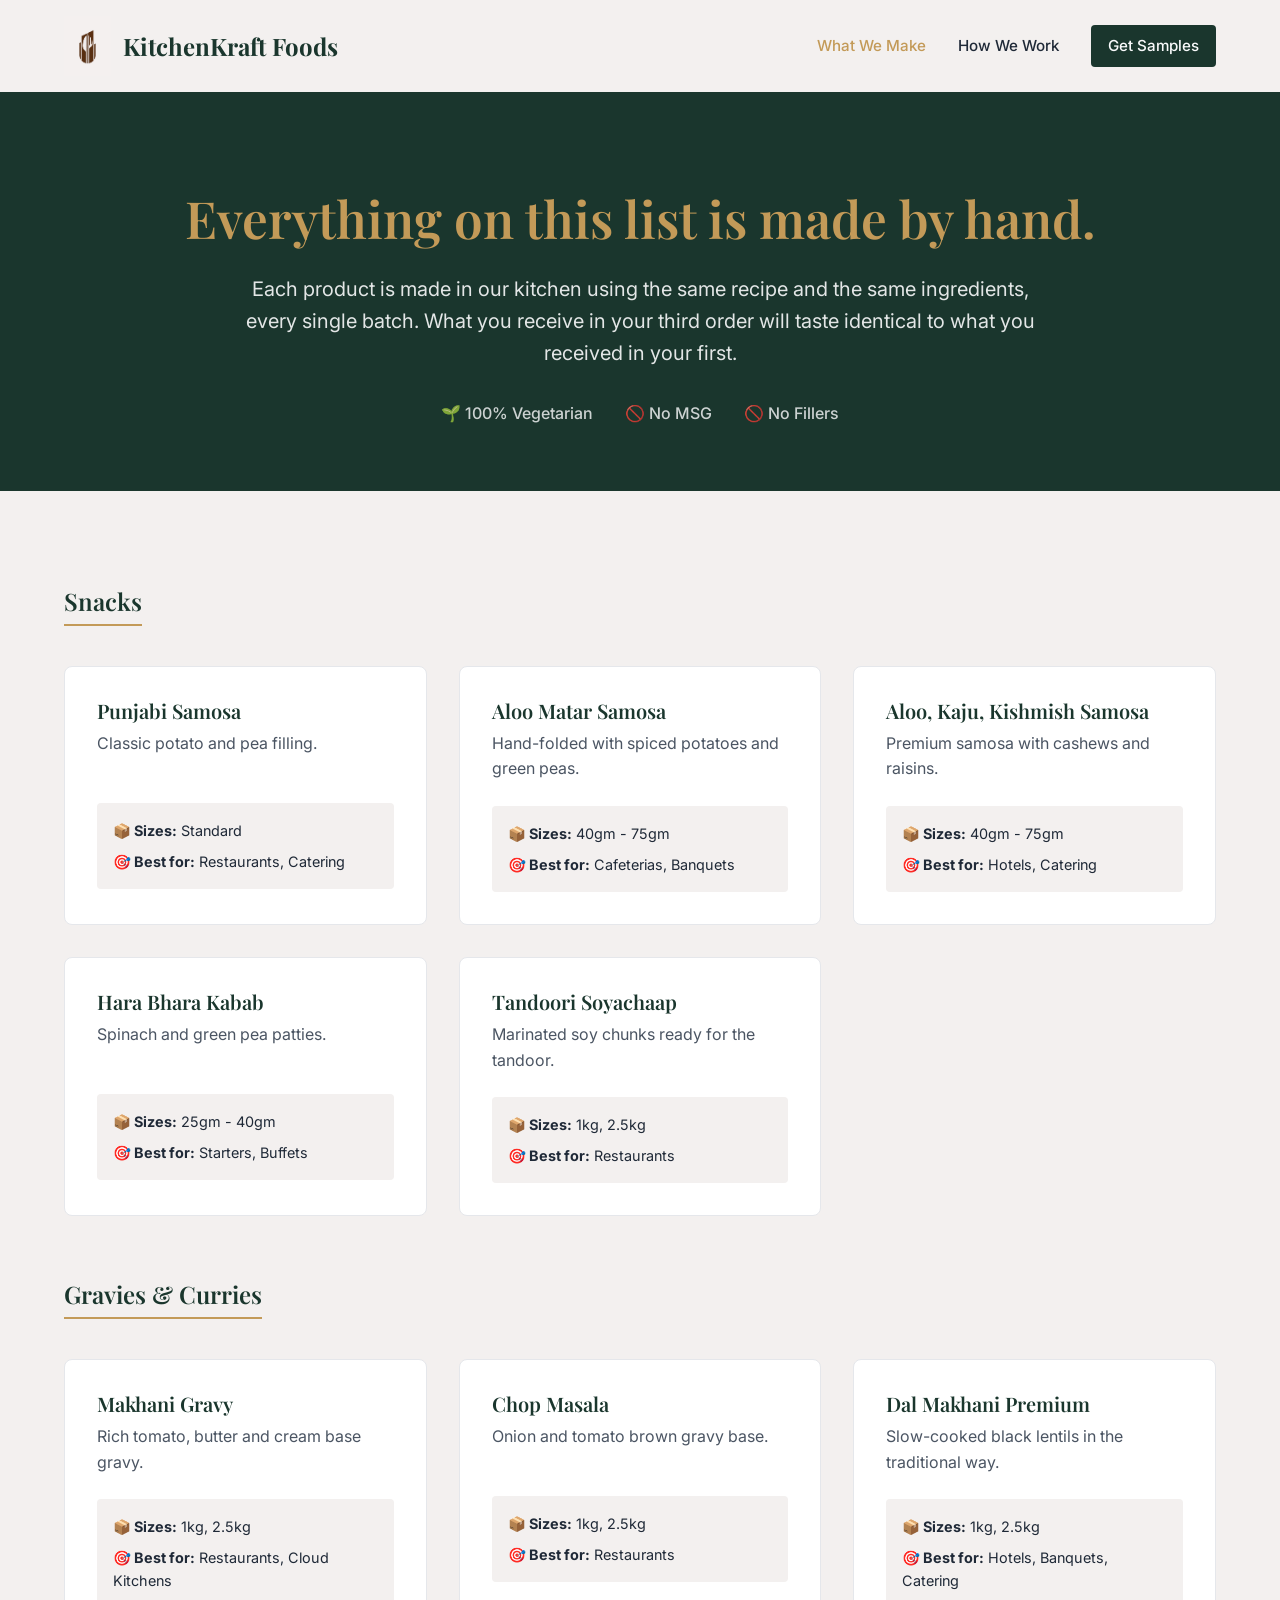
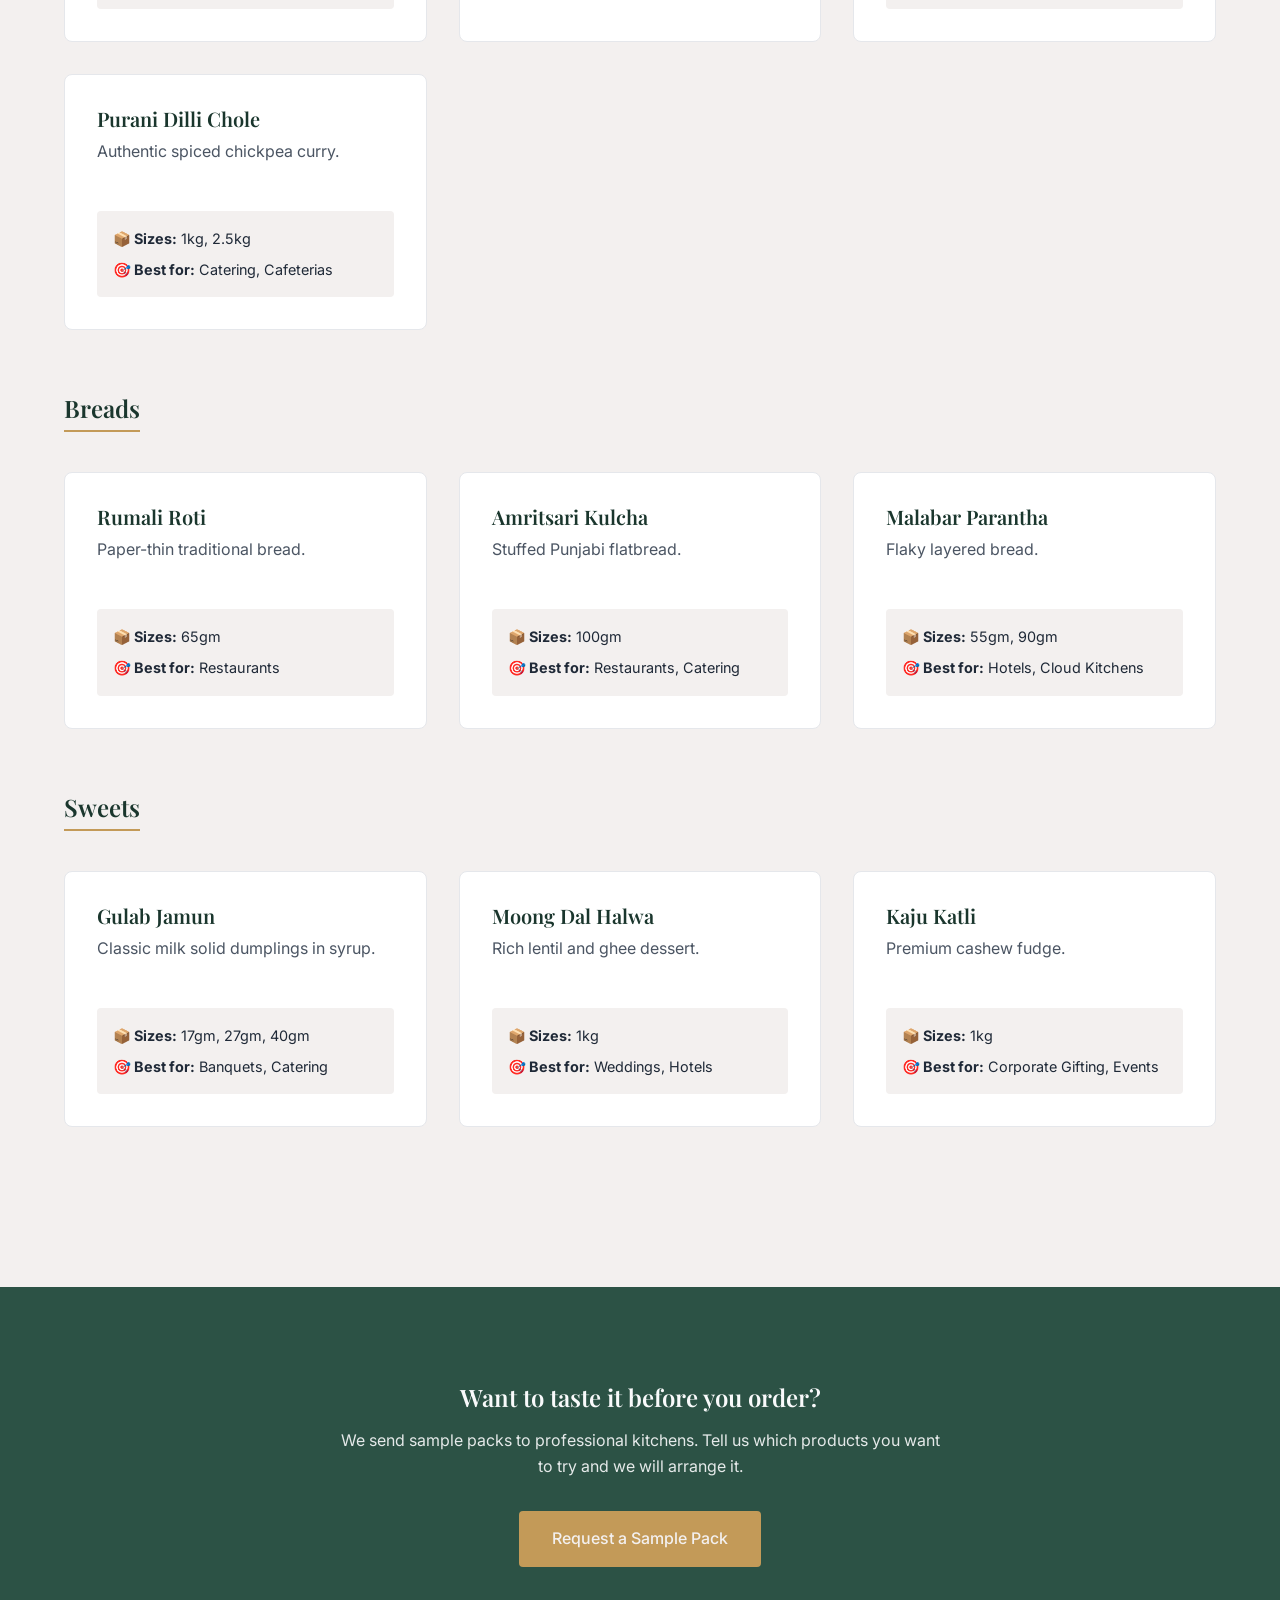
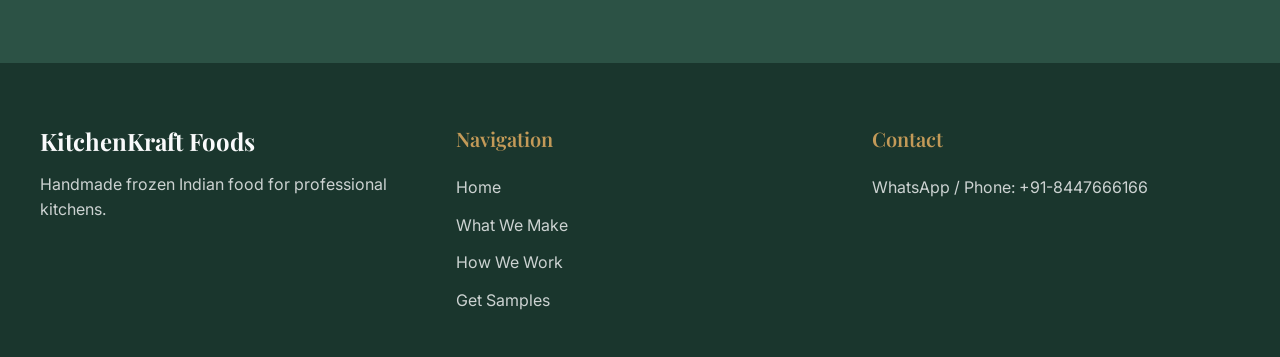
==== products.html @ f8df7328 "Initial website commit" ====
<!DOCTYPE html>
<html lang="en">

<head>
    <meta charset="UTF-8">
    <meta name="viewport" content="width=device-width, initial-scale=1.0">
    <title>Handmade Frozen Indian Gravies, Curries & Snacks | KitchenKraft Foods</title>
    <meta name="description"
        content="Browse our full range of handmade frozen Indian food. Available in bulk sizes for professional kitchens.">
    <link rel="stylesheet" href="styles/main.css?v=2">
    <style>
        .page-header {
            background-color: var(--brand-green);
            color: var(--text-light);
            text-align: center;
            padding: 6rem 1.5rem 4rem;
        }

        .page-header h1 {
            color: var(--accent-gold);
            font-size: clamp(2.5rem, 4vw, 3.5rem);
            margin-bottom: 1.5rem;
        }

        .menu-category {
            margin-bottom: 4rem;
        }

        .menu-category h2 {
            border-bottom: 2px solid var(--accent-gold);
            padding-bottom: 0.5rem;
            margin-bottom: 2.5rem;
            display: inline-block;
        }

        .products-grid {
            display: grid;
            grid-template-columns: repeat(auto-fit, minmax(320px, 1fr));
            gap: 2rem;
        }

        .product-item {
            background: var(--bg-card);
            border: 1px solid var(--border-color);
            border-radius: 8px;
            padding: 2rem;
            transition: box-shadow 0.3s ease;
        }

        .product-item:hover {
            box-shadow: var(--shadow-md);
            border-color: var(--accent-gold);
        }

        .product-name {
            font-size: 1.25rem;
            color: var(--brand-green);
            margin-bottom: 0.5rem;
            font-weight: 600;
            font-family: var(--font-heading);
        }

        .product-details {
            color: var(--text-muted);
            margin-bottom: 1.5rem;
            min-height: 48px;
        }

        .product-meta {
            font-size: 0.9rem;
            background: var(--bg-main);
            padding: 1rem;
            border-radius: 4px;
        }

        .product-meta p {
            margin-bottom: 0.5rem;
        }

        .product-meta p:last-child {
            margin-bottom: 0;
        }
    </style>
</head>

<body>
    <!-- Header -->
    <header class="site-header">
        <div class="nav-container">
            <a href="index.html" class="logo">
                <img src="images/Logo_V2.png" alt="KitchenKraft Foods Logo">
                KitchenKraft Foods
            </a>
            <button class="mobile-menu-btn">☰</button>
            <nav class="nav-links">
                <a href="products.html" style="color: var(--accent-gold);">What We Make</a>
                <a href="why-us.html">How We Work</a>
                <a href="sample-request.html" class="btn btn-primary" style="padding: 0.5rem 1rem;">Get Samples</a>
            </nav>
        </div>
    </header>

    <!-- Page Header -->
    <section class="page-header">
        <div class="container fade-in">
            <h1>Everything on this list is made by hand.</h1>
            <p style="font-size: 1.25rem; max-width: 800px; margin: 0 auto; opacity: 0.9;">
                Each product is made in our kitchen using the same recipe and the same ingredients, every single batch.
                What you receive in your third order will taste identical to what you received in your first.
            </p>
            <div
                style="margin-top: 2rem; display: flex; gap: 2rem; justify-content: center; opacity: 0.8; font-weight: 500;">
                <span>🌱 100% Vegetarian</span>
                <span>🚫 No MSG</span>
                <span>🚫 No Fillers</span>
            </div>
        </div>
    </section>

    <!-- Menu Section -->
    <section class="section" style="background-color: var(--bg-main);">
        <div class="container" id="menu-container">
            <!-- Populated by JS -->
        </div>
    </section>

    <!-- Bottom CTA -->
    <section class="section"
        style="background-color: var(--brand-green-light); color: var(--text-light); text-align: center;">
        <div class="container fade-in">
            <h2 style="color: var(--text-light); margin-bottom: 1rem;">Want to taste it before you order?</h2>
            <p style="max-width: 600px; margin: 0 auto 2rem; opacity: 0.9;">
                We send sample packs to professional kitchens. Tell us which products you want to try and we will
                arrange it.
            </p>
            <a href="sample-request.html" class="btn btn-accent">Request a Sample Pack</a>
        </div>
    </section>

    <!-- Footer (Same as index) -->
    <footer class="site-footer">
        <div class="footer-grid">
            <div>
                <h3 class="logo" style="color: var(--text-light); margin-bottom: 1rem;">KitchenKraft Foods</h3>
                <p style="opacity: 0.8;">Handmade frozen Indian food for professional kitchens.</p>
            </div>
            <div>
                <h4 class="footer-heading">Navigation</h4>
                <ul class="footer-links">
                    <li><a href="index.html">Home</a></li>
                    <li><a href="products.html">What We Make</a></li>
                    <li><a href="why-us.html">How We Work</a></li>
                    <li><a href="sample-request.html">Get Samples</a></li>
                </ul>
            </div>
            <div>
                <h4 class="footer-heading">Contact</h4>
                <ul class="footer-links">
                    <li style="opacity: 0.8;">WhatsApp / Phone: +91-8447666166</li>
                </ul>
            </div>
        </div>
    </footer>

    <script src="scripts/main.js"></script>
    <script src="scripts/cms-content.js"></script>
    <script>
        // Advanced Scroll Reveal Animation
        const observerOptions = {
            root: null,
            rootMargin: '0px',
            threshold: 0.15
        };

        const observer = new IntersectionObserver((entries, observer) => {
            entries.forEach((entry, index) => {
                if (entry.isIntersecting) {
                    setTimeout(() => {
                        entry.target.classList.add('active');
                    }, index * 100);
                    observer.unobserve(entry.target);
                }
            });
        }, observerOptions);

        document.addEventListener('DOMContentLoaded', () => {
            const container = document.getElementById('menu-container');
            if (window.menuData) {
                for (const [key, category] of Object.entries(window.menuData)) {
                    let sectionHTML = `
                        <div class="menu-category fade-in">
                            <h2>${category.title}</h2>
                            <div class="products-grid">
                    `;

                    category.items.forEach(item => {
                        sectionHTML += `
                            <div class="product-item">
                                <h3 class="product-name">${item.name}</h3>
                                <p class="product-details">${item.details}</p>
                                <div class="product-meta">
                                    <p><strong>📦 Sizes:</strong> ${item.sizes}</p>
                                    <p><strong>🎯 Best for:</strong> ${item.bestFor}</p>
                                </div>
                            </div>
                        `;
                    });

                    sectionHTML += `</div></div>`;
                    container.innerHTML += sectionHTML;
                }

                // Apply animations after rendering
                document.querySelectorAll('.fade-in').forEach(element => {
                    element.classList.remove('fade-in');
                    element.classList.add('reveal');
                });

                document.querySelectorAll('.reveal').forEach((element) => {
                    observer.observe(element);
                });
            }
        });
    </script>
</body>

</html>
---- styles/main.css ----
/* ==========================================================================
   KITCHENKRAFT FOODS - GLOBAL STYLES
   ========================================================================== */

@import url('https://fonts.googleapis.com/css2?family=Inter:wght@300;400;500;600&family=Playfair+Display:ital,wght@0,400;0,600;0,700;1,400&display=swap');

:root {
  /* Brand Colors */
  --brand-green: #1a362d;
  --brand-green-light: #2c5245;
  --accent-gold: #c39a58;
  --accent-gold-hover: #dfb265;

  /* Typography */
  --font-heading: 'Playfair Display', serif;
  --font-body: 'Inter', sans-serif;

  /* Surface Colors */
  --bg-main: #f3f0ef;
  --bg-card: #ffffff;
  --bg-dark: #111827;

  /* Text Colors */
  --text-dark: #1f2937;
  --text-muted: #4b5563;
  --text-light: #f9fafb;

  /* Borders & Shadows */
  --border-color: #e5e7eb;
  --shadow-sm: 0 1px 2px 0 rgba(0, 0, 0, 0.05);
  --shadow-md: 0 4px 6px -1px rgba(0, 0, 0, 0.1), 0 2px 4px -1px rgba(0, 0, 0, 0.06);
  --shadow-lg: 0 10px 15px -3px rgba(0, 0, 0, 0.1), 0 4px 6px -2px rgba(0, 0, 0, 0.05);

  /* Layout */
  --container-width: 1200px;
  --section-padding: 6rem 1.5rem;
  /* Increased padding */
}

/* Reset & Base Styles */
*,
*::before,
*::after {
  box-sizing: border-box;
  margin: 0;
  padding: 0;
}

html {
  scroll-behavior: smooth;
}

body {
  font-family: var(--font-body);
  background-color: var(--bg-main);
  color: var(--text-dark);
  line-height: 1.6;
  -webkit-font-smoothing: antialiased;
}

h1,
h2,
h3,
h4,
h5,
h6 {
  font-family: var(--font-heading);
  font-weight: 600;
  line-height: 1.2;
  color: var(--brand-green);
}

a {
  text-decoration: none;
  color: inherit;
  transition: color 0.3s ease;
}

ul {
  list-style: none;
}

img {
  max-width: 100%;
  display: block;
}

/* Layout Classes */
.container {
  max-width: var(--container-width);
  margin: 0 auto;
  padding: 0 1.5rem;
}

.section {
  padding: var(--section-padding);
}

.text-center {
  text-align: center;
}

/* Buttons */
.btn {
  display: inline-block;
  padding: 0.875rem 2rem;
  font-family: var(--font-body);
  font-weight: 500;
  font-size: 1rem;
  border-radius: 4px;
  text-align: center;
  cursor: pointer;
  transition: all 0.3s ease;
  border: 1px solid transparent;
}

.btn-primary {
  background-color: var(--brand-green);
  color: var(--text-light);
}

.btn-primary:hover {
  background-color: var(--brand-green-light);
  transform: translateY(-2px);
  box-shadow: 0 10px 15px -3px rgba(26, 54, 45, 0.3);
}

.btn-secondary {
  background-color: transparent;
  color: var(--brand-green);
  border-color: var(--brand-green);
}

.btn-secondary:hover {
  background-color: var(--brand-green);
  color: var(--text-light);
}

.btn-accent {
  background-color: var(--accent-gold);
  color: var(--bg-main);
}

.btn-accent:hover {
  background-color: var(--accent-gold-hover);
  transform: translateY(-2px);
  box-shadow: 0 10px 15px -3px rgba(195, 154, 88, 0.3);
}

/* Navigation - Glassmorphism */
.site-header {
  background-color: #f3f0ef;
  /* Opaque color to match logo exactly */
  /* Remove blur since we are using solid matching color */
  position: sticky;
  top: 0;
  z-index: 1000;
  transition: all 0.3s ease;
}

.nav-container {
  display: flex;
  justify-content: space-between;
  align-items: center;
  padding: 1rem 1.5rem;
  max-width: var(--container-width);
  margin: 0 auto;
}

.logo {
  display: flex;
  align-items: center;
  font-family: var(--font-heading);
  font-size: 1.5rem;
  font-weight: 700;
  color: var(--brand-green);
}

.logo img {
  height: 60px;
  /* Increased size */
  width: auto;
  margin-right: 12px;
  object-fit: contain;
}

.nav-links {
  display: flex;
  gap: 2rem;
  align-items: center;
}

.nav-links a {
  position: relative;
  font-weight: 500;
  font-size: 0.95rem;
}

/* Animated Underline for Navigation Links */
.nav-links a::after {
  content: '';
  position: absolute;
  width: 0;
  height: 2px;
  bottom: -4px;
  left: 0;
  background-color: var(--accent-gold);
  transition: width 0.3s ease;
}

.nav-links a:hover::after {
  width: 100%;
}

.nav-links a:hover {
  color: var(--brand-green);
  /* Stay green on hover for text */
}

.mobile-menu-btn {
  display: none;
  background: none;
  border: none;
  font-size: 1.5rem;
  cursor: pointer;
  color: var(--brand-green);
}

/* Animations */
@keyframes fadeIn {
  from {
    opacity: 0;
    transform: translateY(20px);
  }

  to {
    opacity: 1;
    transform: translateY(0);
  }
}

.fade-in {
  animation: fadeIn 0.8s ease forwards;
  opacity: 0;
}

/* Advanced Animations */
.reveal {
  opacity: 0;
  transform: translateY(30px);
  transition: all 0.8s cubic-bezier(0.5, 0, 0, 1);
  /* Smooth snap into place */
}

.reveal.active {
  opacity: 1;
  transform: translateY(0);
}

/* Parallax Utility */
.parallax-bg {
  background-attachment: fixed;
  background-position: center;
  background-repeat: no-repeat;
  background-size: cover;
}

/* Modal */
.modal-backdrop {
  position: fixed;
  top: 0;
  left: 0;
  right: 0;
  bottom: 0;
  background: rgba(0, 0, 0, 0.6);
  backdrop-filter: blur(4px);
  display: flex;
  align-items: center;
  justify-content: center;
  z-index: 2000;
  opacity: 0;
  visibility: hidden;
  transition: opacity 0.3s ease, visibility 0.3s ease;
}

.modal-backdrop.active {
  opacity: 1;
  visibility: visible;
}

.modal-content {
  background: var(--bg-card);
  padding: 3rem;
  border-radius: 12px;
  max-width: 500px;
  width: 90%;
  position: relative;
  transform: translateY(20px);
  transition: transform 0.3s ease;
  box-shadow: var(--shadow-lg);
}

.modal-backdrop.active .modal-content {
  transform: translateY(0);
}

.modal-close {
  position: absolute;
  top: 1rem;
  right: 1.5rem;
  background: none;
  border: none;
  font-size: 2rem;
  cursor: pointer;
  color: var(--text-muted);
}

.modal-close:hover {
  color: var(--brand-green);
}

/* Footer */
.site-footer {
  background-color: var(--brand-green);
  color: var(--text-light);
  padding: 4rem 1.5rem 2rem;
}

.footer-grid {
  display: grid;
  grid-template-columns: repeat(auto-fit, minmax(250px, 1fr));
  gap: 3rem;
  max-width: var(--container-width);
  margin: 0 auto;
}

.footer-heading {
  color: var(--accent-gold);
  font-size: 1.25rem;
  margin-bottom: 1.5rem;
  font-family: var(--font-heading);
}

.footer-links li {
  margin-bottom: 0.75rem;
}

.footer-links a {
  color: var(--text-light);
  opacity: 0.8;
}

.footer-links a:hover {
  color: var(--accent-gold);
  opacity: 1;
}

.footer-bottom {
  margin-top: 4rem;
  text-align: center;
  padding-top: 2rem;
  border-top: 1px solid rgba(255, 255, 255, 0.1);
  font-size: 0.875rem;
  opacity: 0.7;
}

/* Responsive */
@media (max-width: 768px) {
  .nav-links {
    display: none;
    /* Mobile menu hidden by default */
    position: absolute;
    top: 100%;
    left: 0;
    right: 0;
    background-color: var(--bg-card);
    flex-direction: column;
    padding: 2rem;
    box-shadow: var(--shadow-md);
  }

  .nav-links.active {
    display: flex;
  }

  .mobile-menu-btn {
    display: block;
  }

  .section {
    padding: 3rem 1.5rem;
  }
}
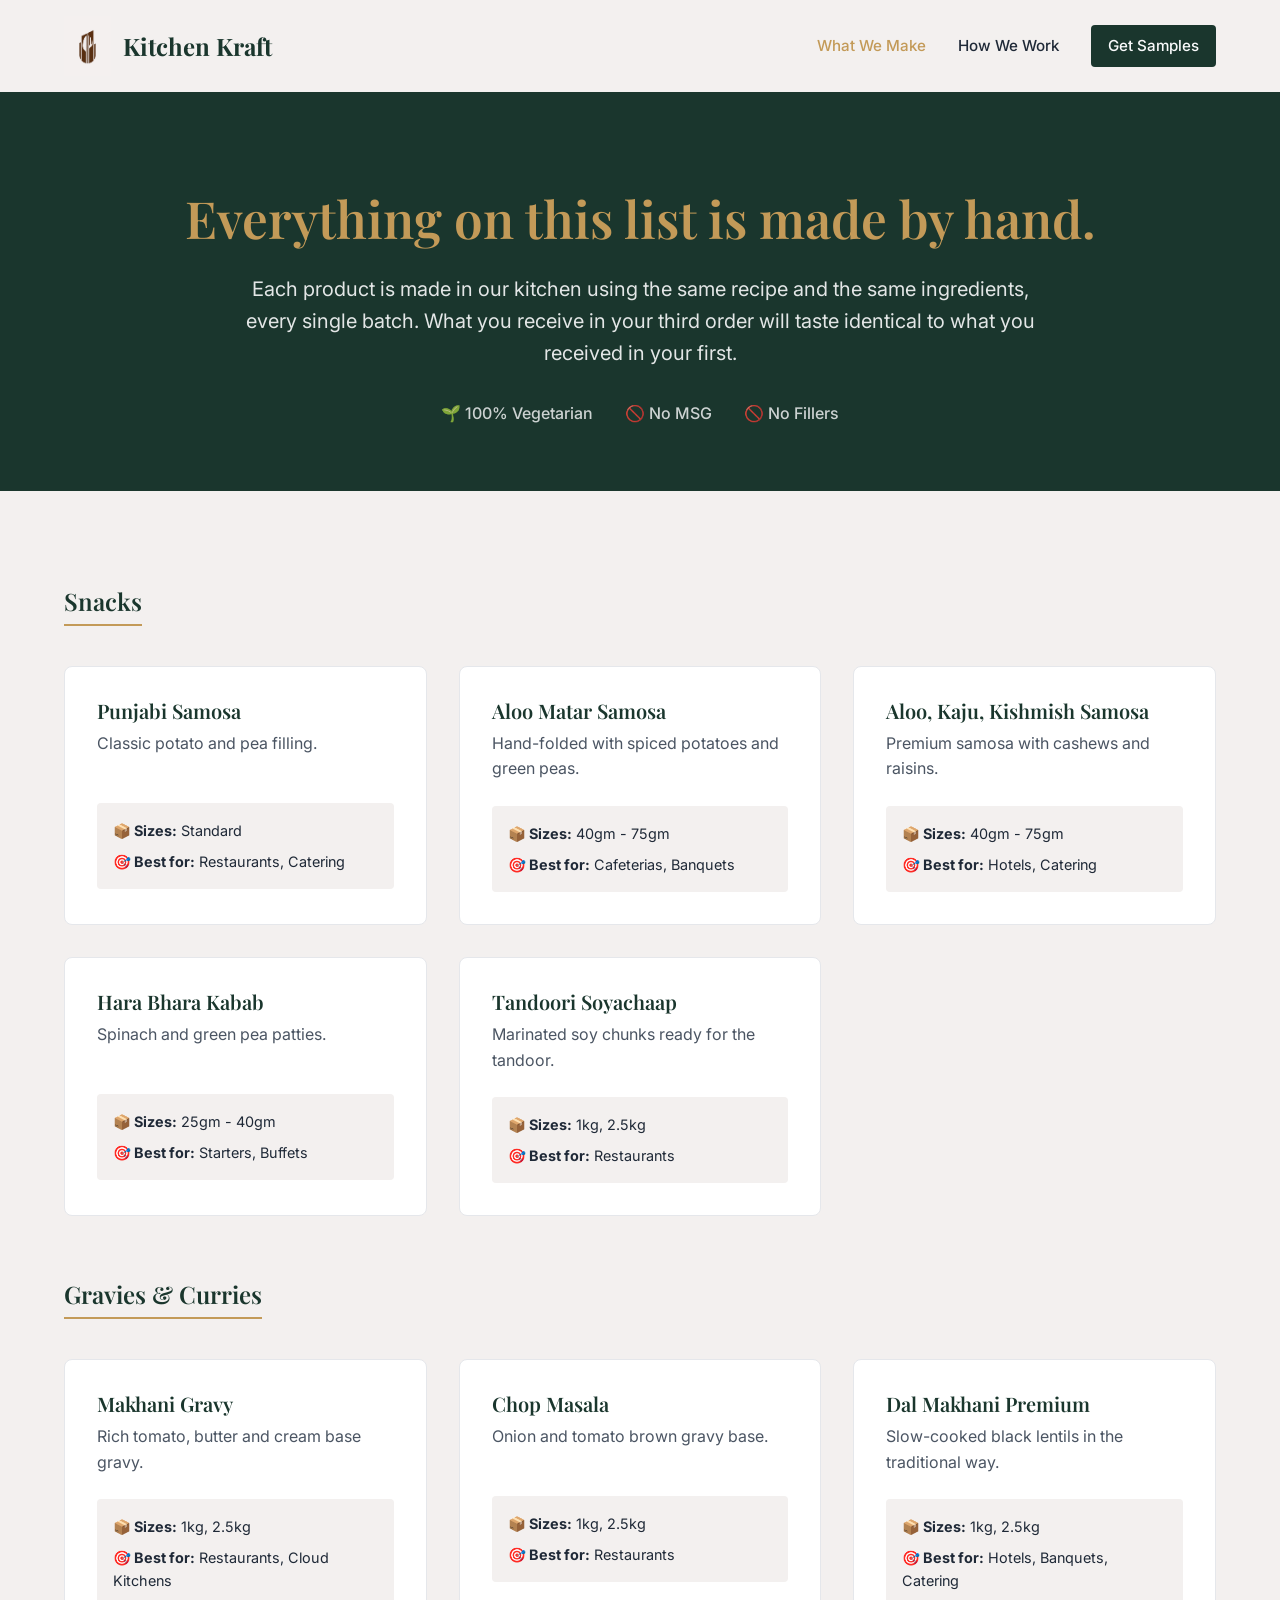
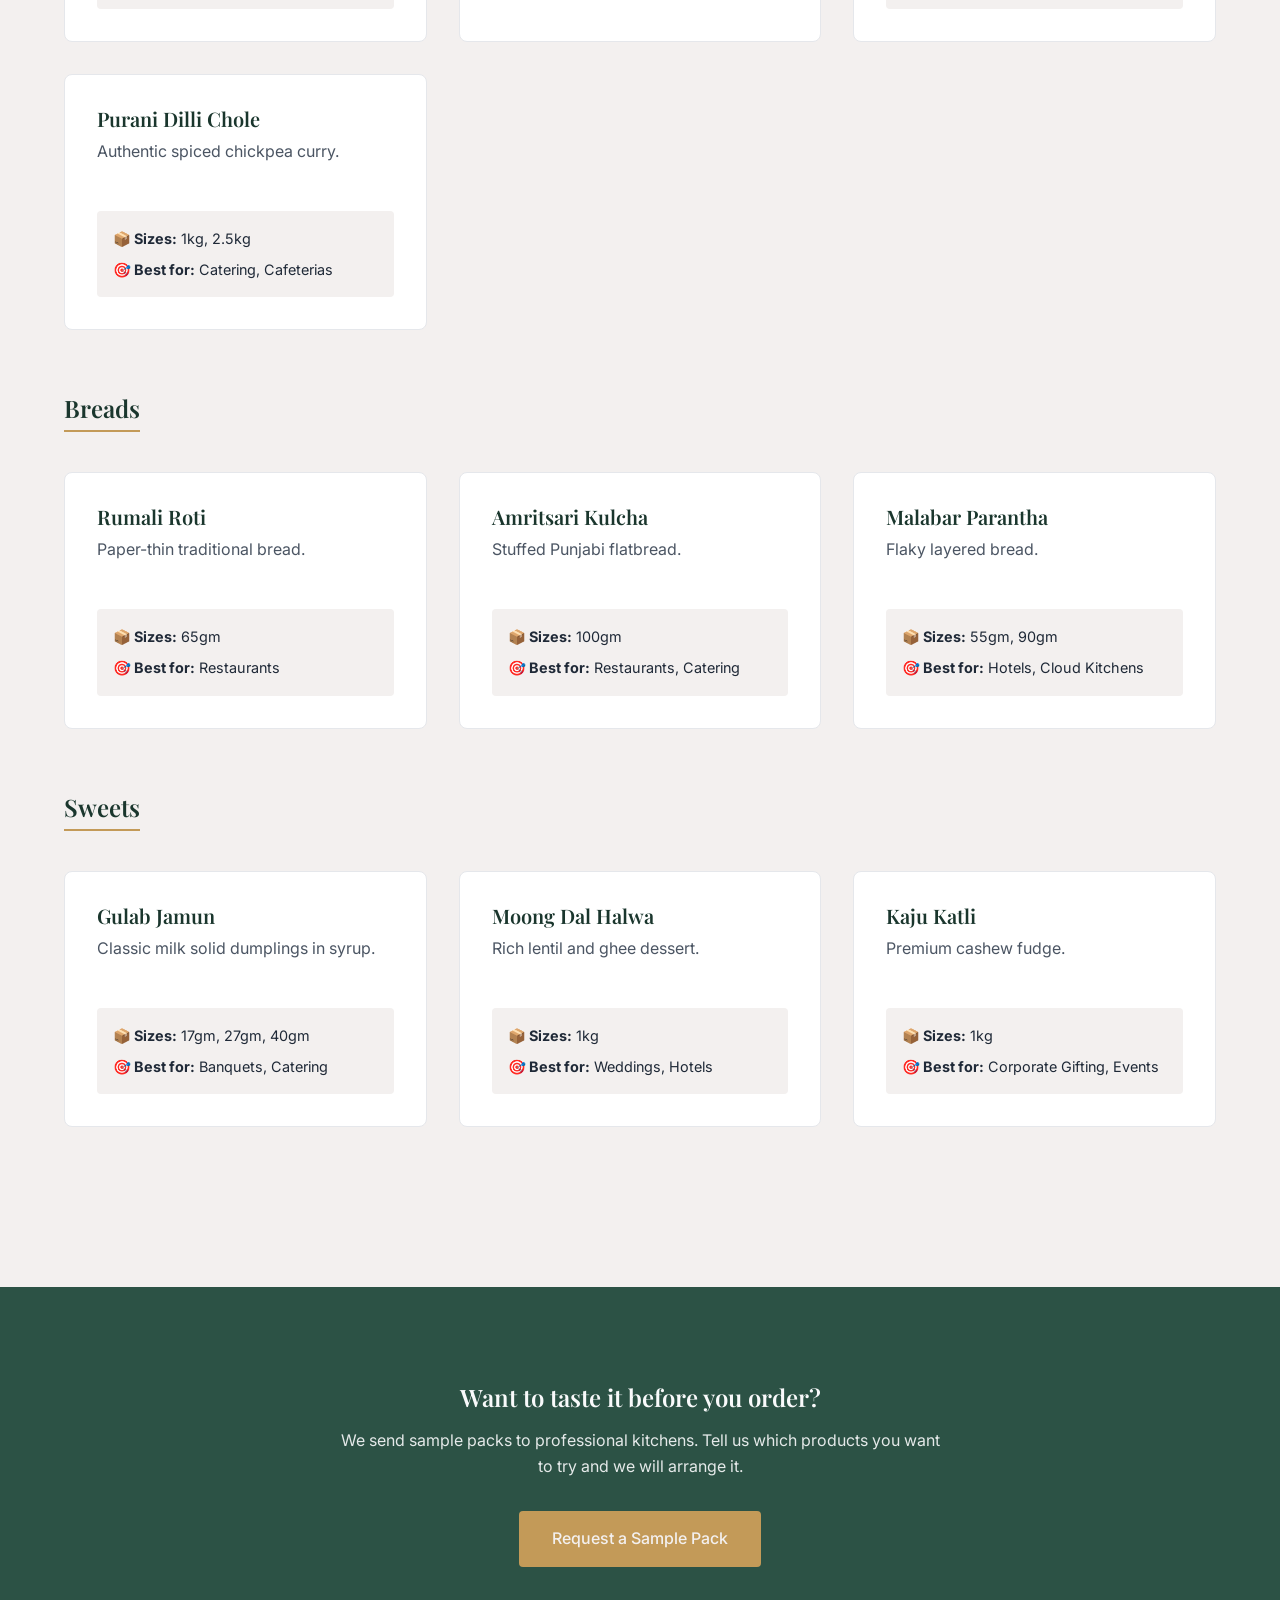
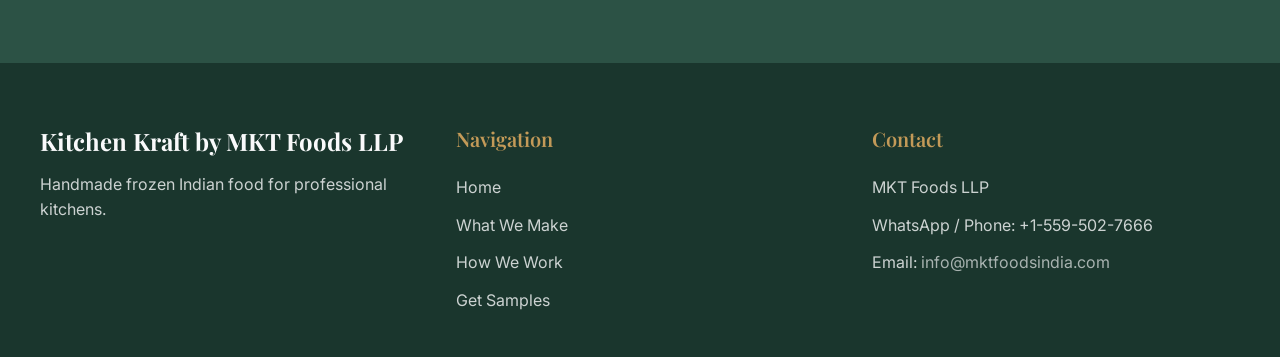
==== commit cac5c57f: "Update branding, contact details, and chef photo - Header name changed from "KitchenKraft Foods" to " ====
--- a/products.html
+++ b/products.html
@@ -88,8 +88,8 @@
     <header class="site-header">
         <div class="nav-container">
             <a href="index.html" class="logo">
-                <img src="images/Logo_V2.png" alt="KitchenKraft Foods Logo">
-                KitchenKraft Foods
+                <img src="images/Logo_V2.png" alt="Kitchen Kraft Logo">
+                Kitchen Kraft
             </a>
             <button class="mobile-menu-btn">☰</button>
             <nav class="nav-links">
@@ -141,7 +141,7 @@
     <footer class="site-footer">
         <div class="footer-grid">
             <div>
-                <h3 class="logo" style="color: var(--text-light); margin-bottom: 1rem;">KitchenKraft Foods</h3>
+                <h3 class="logo" style="color: var(--text-light); margin-bottom: 1rem;">Kitchen Kraft by MKT Foods LLP</h3>
                 <p style="opacity: 0.8;">Handmade frozen Indian food for professional kitchens.</p>
             </div>
             <div>
@@ -156,7 +156,9 @@
             <div>
                 <h4 class="footer-heading">Contact</h4>
                 <ul class="footer-links">
-                    <li style="opacity: 0.8;">WhatsApp / Phone: +91-8447666166</li>
+                    <li style="opacity: 0.8;">MKT Foods LLP</li>
+                    <li style="opacity: 0.8;">WhatsApp / Phone: +1-559-502-7666</li>
+                    <li style="opacity: 0.8;">Email: <a href="mailto:info@mktfoodsindia.com">info@mktfoodsindia.com</a></li>
                 </ul>
             </div>
         </div>
